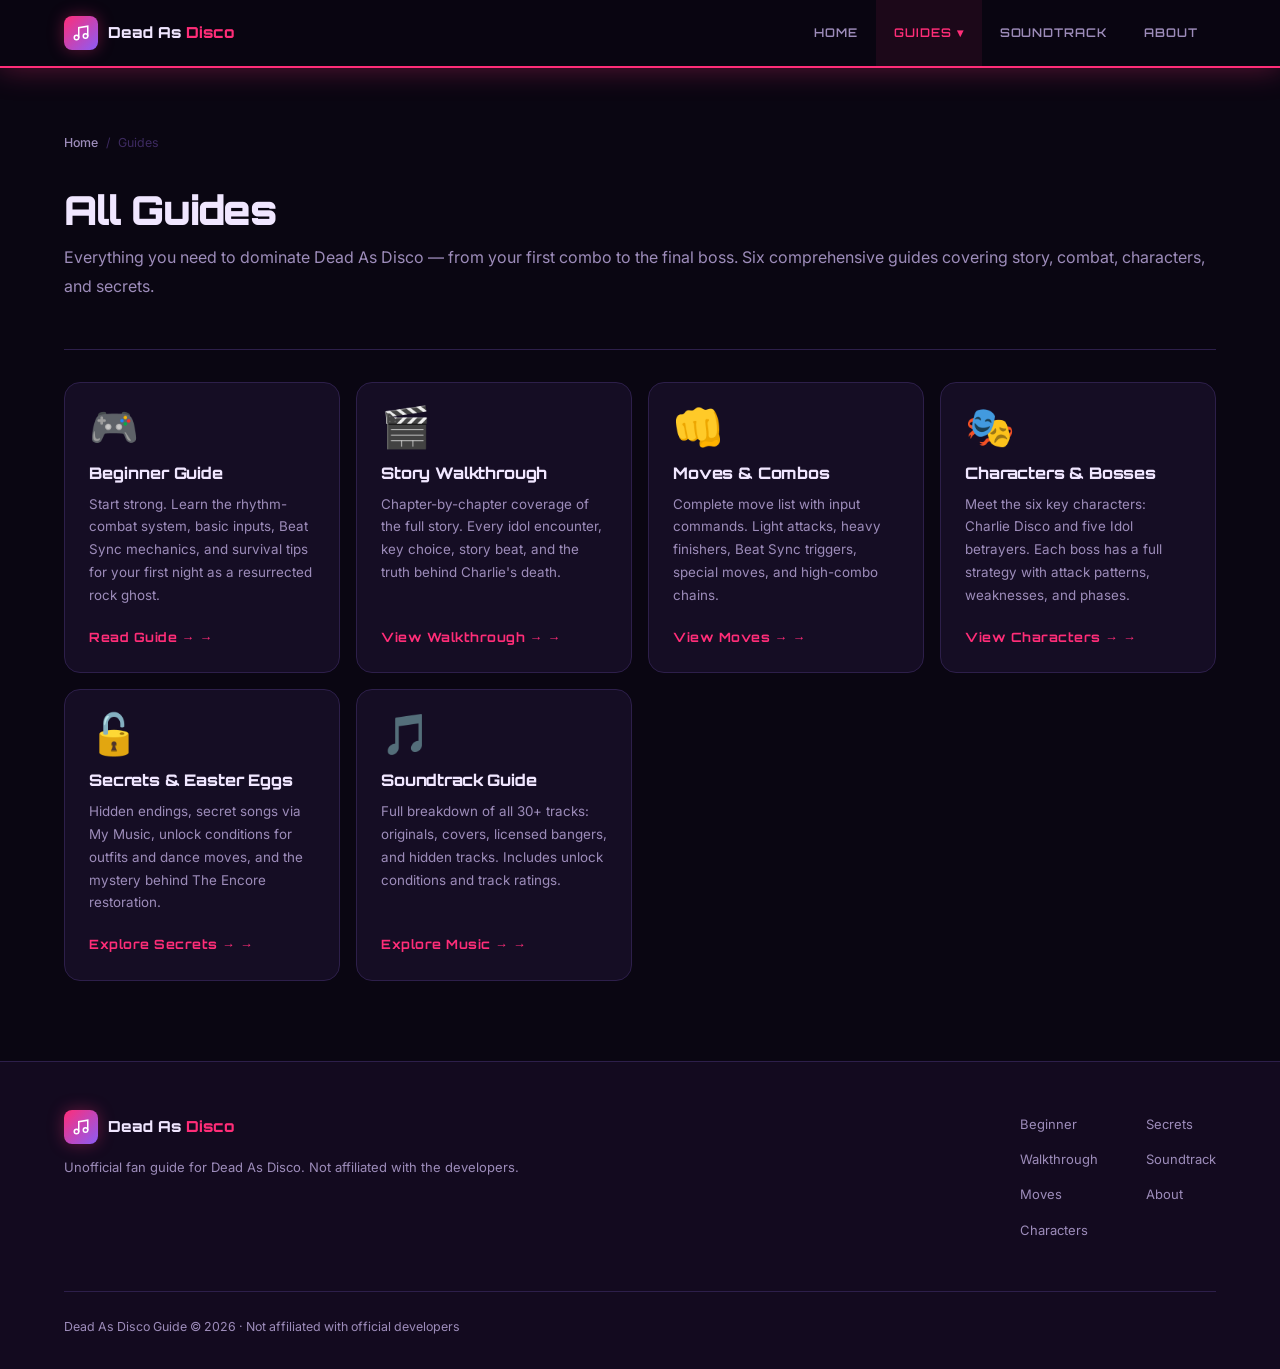
==== pages/guides/index.html @ b584b8ae "Dead As Disco Guide v1.0 — Initial build - Disco Neon theme: #ff2d78 accent, #8b5cf6 purple, #ffd700" ====
<!DOCTYPE html>
<html lang="en">
<head>
  <meta charset="UTF-8">
  <meta name="viewport" content="width=device-width, initial-scale=1.0">
  <title>All Guides — Dead As Disco Guide</title>
  <meta name="description" content="Browse all Dead As Disco guides: beginner tips, story walkthrough, move lists, boss strategies, secrets, and soundtrack info.">
  <link rel="icon" type="image/svg+xml" href="../../favicon.svg">
  <link rel="stylesheet" href="../../css/style.css">
</head>
<body>
  <header class="header">
    <div class="header-inner">
      <a href="../../index.html" class="logo">
        <div class="logo-icon">
          <svg width="18" height="18" viewBox="0 0 24 24" fill="none"><path d="M9 18V5l12-2v13" stroke="#fff" stroke-width="2" stroke-linecap="round"/><circle cx="6" cy="18" r="3" stroke="#fff" stroke-width="2"/><circle cx="18" cy="16" r="3" stroke="#fff" stroke-width="2"/></svg>
        </div>
        <span class="logo-name">Dead As <span>Disco</span></span>
      </a>
      <nav class="nav-desktop">
        <ul>
          <li><a href="../../index.html">Home</a></li>
          <li><a href="index.html" class="active">Guides ▾</a>
            <ul class="dropdown">
              <li><a href="beginner.html">Beginner Guide</a></li>
              <li><a href="walkthrough.html">Story Walkthrough</a></li>
              <li><a href="moves.html">Moves &amp; Combos</a></li>
              <li><a href="characters.html">Characters</a></li>
              <li><a href="secrets.html">Secrets &amp; Easter Eggs</a></li>
            </ul>
          </li>
          <li><a href="../soundtrack.html">Soundtrack</a></li>
          <li><a href="../about.html">About</a></li>
        </ul>
      </nav>
      <button class="hamburger" aria-label="Menu"><span></span><span></span><span></span></button>
    </div>
  </header>

  <main class="main-content">
    <div class="container">
      <div class="breadcrumb">
        <a href="../../index.html">Home</a> <span>/</span> <span>Guides</span>
      </div>

      <div class="tool-page-header">
        <h1 class="tool-page-title">All Guides</h1>
        <p class="lead">Everything you need to dominate Dead As Disco — from your first combo to the final boss. Six comprehensive guides covering story, combat, characters, and secrets.</p>
      </div>

      <div class="guides-grid" style="margin-top:2rem">
        <article class="guide-card">
          <div class="guide-card-icon">🎮</div>
          <h3>Beginner Guide</h3>
          <p>Start strong. Learn the rhythm-combat system, basic inputs, Beat Sync mechanics, and survival tips for your first night as a resurrected rock ghost.</p>
          <a href="beginner.html" class="guide-card-link">Read Guide →</a>
        </article>
        <article class="guide-card">
          <div class="guide-card-icon">🎬</div>
          <h3>Story Walkthrough</h3>
          <p>Chapter-by-chapter coverage of the full story. Every idol encounter, key choice, story beat, and the truth behind Charlie's death.</p>
          <a href="walkthrough.html" class="guide-card-link">View Walkthrough →</a>
        </article>
        <article class="guide-card">
          <div class="guide-card-icon">👊</div>
          <h3>Moves &amp; Combos</h3>
          <p>Complete move list with input commands. Light attacks, heavy finishers, Beat Sync triggers, special moves, and high-combo chains.</p>
          <a href="moves.html" class="guide-card-link">View Moves →</a>
        </article>
        <article class="guide-card">
          <div class="guide-card-icon">🎭</div>
          <h3>Characters &amp; Bosses</h3>
          <p>Meet the six key characters: Charlie Disco and five Idol betrayers. Each boss has a full strategy with attack patterns, weaknesses, and phases.</p>
          <a href="characters.html" class="guide-card-link">View Characters →</a>
        </article>
        <article class="guide-card">
          <div class="guide-card-icon">🔓</div>
          <h3>Secrets &amp; Easter Eggs</h3>
          <p>Hidden endings, secret songs via My Music, unlock conditions for outfits and dance moves, and the mystery behind The Encore restoration.</p>
          <a href="secrets.html" class="guide-card-link">Explore Secrets →</a>
        </article>
        <article class="guide-card">
          <div class="guide-card-icon">🎵</div>
          <h3>Soundtrack Guide</h3>
          <p>Full breakdown of all 30+ tracks: originals, covers, licensed bangers, and hidden tracks. Includes unlock conditions and track ratings.</p>
          <a href="../soundtrack.html" class="guide-card-link">Explore Music →</a>
        </article>
      </div>
    </div>
  </main>

  <footer class="footer">
    <div class="container">
      <div class="footer-top">
        <div class="footer-brand">
          <a href="../../index.html" class="logo">
            <div class="logo-icon">
              <svg width="18" height="18" viewBox="0 0 24 24" fill="none"><path d="M9 18V5l12-2v13" stroke="#fff" stroke-width="2" stroke-linecap="round"/><circle cx="6" cy="18" r="3" stroke="#fff" stroke-width="2"/><circle cx="18" cy="16" r="3" stroke="#fff" stroke-width="2"/></svg>
            </div>
            <span class="logo-name">Dead As <span>Disco</span></span>
          </a>
          <p>Unofficial fan guide for Dead As Disco. Not affiliated with the developers.</p>
        </div>
        <div class="footer-links">
          <div class="footer-col"><ul>
            <li><a href="beginner.html">Beginner</a></li>
            <li><a href="walkthrough.html">Walkthrough</a></li>
            <li><a href="moves.html">Moves</a></li>
            <li><a href="characters.html">Characters</a></li>
          </ul></div>
          <div class="footer-col"><ul>
            <li><a href="secrets.html">Secrets</a></li>
            <li><a href="../soundtrack.html">Soundtrack</a></li>
            <li><a href="../about.html">About</a></li>
          </ul></div>
        </div>
      </div>
      <div class="footer-bottom">
        <span class="footer-copy">Dead As Disco Guide &copy; 2026 &middot; Not affiliated with official developers</span>
      </div>
    </div>
  </footer>
</body>
</html>
---- css/style.css ----
/* ================================================
   DeadAsDisco.net - Official Game Guide
   Disco Neon Theme — v1.0
   ================================================ */

@import url('https://fonts.googleapis.com/css2?family=Orbitron:wght@400;500;600;700;800;900&family=Inter:wght@300;400;500;600;700&family=Bebas+Neue&display=swap');

:root {
  --bg-primary: #0a0612;
  --bg-secondary: #130a1f;
  --bg-card: #150d24;
  --bg-card-hover: #1d1233;
  --accent: #ff2d78;
  --accent-light: #ff6ba8;
  --accent-dark: #cc225f;
  --accent-glow: rgba(255, 45, 120, 0.35);
  --neon-purple: #8b5cf6;
  --neon-purple-light: #a78bfa;
  --disco-gold: #ffd700;
  --disco-gold-dim: #b8960b;
  --text: #f0e6ff;
  --text-muted: #9d8cba;
  --border: #2d1f4a;
  --border-light: #3d2a60;
  --shadow: 0 4px 24px rgba(0, 0, 0, 0.6);
  --shadow-glow: 0 0 30px rgba(255, 45, 120, 0.35);
  --shadow-hover: 0 8px 40px rgba(255, 45, 120, 0.25);
  --radius: 10px;
  --radius-lg: 16px;
  --transition: all 0.3s cubic-bezier(0.16, 1, 0.3, 1);
  --font-heading: 'Orbitron', sans-serif;
  --font-body: 'Inter', sans-serif;
  --font-accent: 'Bebas Neue', sans-serif;
  --container: 1200px;
  --header-height: 68px;
}

*, *::before, *::after { box-sizing: border-box; margin: 0; padding: 0; }
html { scroll-behavior: smooth; font-size: 16px; }
body { font-family: var(--font-body); background-color: var(--bg-primary); color: var(--text); line-height: 1.7; min-height: 100vh; overflow-x: hidden; -webkit-font-smoothing: antialiased; }
a { color: var(--accent); text-decoration: none; transition: var(--transition); }
a:hover { color: var(--accent-light); }
img { max-width: 100%; height: auto; display: block; }
ul, ol { list-style: none; }
h1,h2,h3,h4,h5,h6 { font-family: var(--font-heading); font-weight: 700; line-height: 1.25; color: var(--text); }
p { margin-bottom: 1rem; color: var(--text); }
::selection { background: var(--accent); color: #fff; }

::-webkit-scrollbar { width: 6px; height: 6px; }
::-webkit-scrollbar-track { background: var(--bg-secondary); }
::-webkit-scrollbar-thumb { background: var(--border-light); border-radius: 9999px; }
::-webkit-scrollbar-thumb:hover { background: var(--neon-purple); }

.container { width: 100%; max-width: var(--container); margin: 0 auto; padding: 0 1.5rem; }

.header { position: sticky; top: 0; z-index: 1000; background: rgba(10,6,18,0.95); border-bottom: 2px solid var(--accent); height: var(--header-height); box-shadow: var(--shadow-glow); backdrop-filter: blur(12px); -webkit-backdrop-filter: blur(12px); }
.header-inner { display: flex; align-items: center; justify-content: space-between; height: 100%; max-width: var(--container); margin: 0 auto; padding: 0 1.5rem; }
.logo { display: flex; align-items: center; gap: 0.625rem; font-family: var(--font-heading); font-size: 1.1rem; font-weight: 900; color: var(--text); text-decoration: none; }
.logo:hover { color: var(--text); }
.logo-icon { width: 34px; height: 34px; border-radius: 8px; background: linear-gradient(135deg, var(--accent), var(--neon-purple)); display: flex; align-items: center; justify-content: center; box-shadow: 0 0 16px var(--accent-glow); flex-shrink: 0; }
.logo-name { font-size: 0.95rem; font-weight: 800; }
.logo-name span { color: var(--accent); }

.nav-desktop { display: none; align-items: center; }
@media (min-width: 768px) { .nav-desktop { display: flex; } }
.nav-desktop > ul { display: flex; align-items: center; }
.nav-desktop > ul > li { position: relative; }
.nav-desktop > ul > li > a { display: flex; align-items: center; gap: 5px; padding: 0 1.125rem; height: var(--header-height); color: var(--text-muted); font-family: var(--font-heading); font-size: 0.75rem; font-weight: 600; letter-spacing: 0.08em; text-transform: uppercase; transition: var(--transition); }
.nav-desktop > ul > li > a:hover, .nav-desktop > ul > li > a.active { color: var(--accent); background: rgba(255,45,120,0.08); }
.dropdown { position: absolute; top: 100%; left: 0; background: var(--bg-card); border: 1px solid var(--border); border-radius: var(--radius); min-width: 200px; box-shadow: var(--shadow), var(--shadow-glow); opacity: 0; visibility: hidden; transform: translateY(8px); transition: var(--transition); z-index: 100; padding: 0.5rem 0; }
.nav-desktop > ul > li:hover .dropdown { opacity: 1; visibility: visible; transform: translateY(0); }
.dropdown li a { display: flex; align-items: center; gap: 0.5rem; padding: 0.5rem 1rem; color: var(--text-muted); font-size: 0.8rem; font-weight: 500; border-radius: 6px; transition: var(--transition); }
.dropdown li a:hover { color: var(--accent); background: rgba(255,45,120,0.1); }
.hamburger { display: flex; flex-direction: column; gap: 5px; width: 22px; padding: 0.25rem; cursor: pointer; background: none; border: none; }
.hamburger span { display: block; height: 2px; background: var(--text); border-radius: 2px; transition: var(--transition); }
@media (min-width: 768px) { .hamburger { display: none; } }

.hero { position: relative; min-height: 85vh; display: flex; align-items: center; background: var(--bg-primary); overflow: hidden; padding: 6rem 0 4rem; }
.hero::before { content: ''; position: absolute; inset: 0; background: radial-gradient(ellipse at 20% 50%, rgba(255,45,120,0.15) 0%, transparent 50%), radial-gradient(ellipse at 80% 20%, rgba(139,92,246,0.15) 0%, transparent 50%), radial-gradient(ellipse at 60% 80%, rgba(255,215,0,0.06) 0%, transparent 50%); pointer-events: none; }
.hero-content { position: relative; z-index: 1; max-width: 700px; }
.hero-badge { display: inline-flex; align-items: center; gap: 0.4rem; font-size: 0.7rem; font-weight: 700; letter-spacing: 0.12em; color: var(--disco-gold); background: rgba(255,215,0,0.1); border: 1px solid rgba(255,215,0,0.3); padding: 0.35rem 0.875rem; border-radius: 9999px; text-transform: uppercase; margin-bottom: 1.5rem; }
.hero-title { font-size: clamp(2.2rem, 6vw, 4rem); font-weight: 900; line-height: 1.05; letter-spacing: -0.03em; margin-bottom: 1.5rem; text-shadow: 0 0 40px var(--accent-glow); }
.hero-title .line1 { display: block; color: var(--text); }
.hero-title .line2 { display: block; color: var(--accent); }
.hero-title .line3 { display: block; color: var(--neon-purple); }
.hero-tagline { font-size: 1.0625rem; color: var(--text-muted); line-height: 1.8; margin-bottom: 2.5rem; max-width: 520px; }
.stats-row { display: flex; gap: 2.5rem; flex-wrap: wrap; margin-bottom: 2.5rem; }
.stat-item { display: flex; flex-direction: column; gap: 0.2rem; }
.stat-number { font-family: var(--font-heading); font-size: 1.75rem; font-weight: 900; color: var(--accent); line-height: 1; }
.stat-label { font-size: 0.72rem; color: var(--text-muted); font-weight: 600; letter-spacing: 0.06em; text-transform: uppercase; }
.hero-cta { display: flex; gap: 0.75rem; flex-wrap: wrap; }
.btn { display: inline-flex; align-items: center; gap: 0.4rem; padding: 0.8rem 1.75rem; border-radius: var(--radius); font-size: 0.875rem; font-weight: 700; cursor: pointer; transition: var(--transition); font-family: var(--font-heading); letter-spacing: 0.04em; white-space: nowrap; border: none; }
.btn-primary { background: linear-gradient(135deg, var(--accent), var(--accent-dark)); color: #fff; box-shadow: 0 4px 20px var(--accent-glow); }
.btn-primary:hover { transform: translateY(-3px); box-shadow: 0 8px 30px var(--accent-glow); color: #fff; }
.btn-outline { background: transparent; color: var(--text-muted); border: 1.5px solid var(--border-light); }
.btn-outline:hover { border-color: var(--accent); color: var(--accent); transform: translateY(-3px); }

.main-content { padding: 4rem 0 5rem; }
.section-title { font-size: clamp(1.5rem, 3vw, 2rem); font-weight: 900; letter-spacing: -0.03em; margin-bottom: 2rem; }
.section-title span { color: var(--accent); }

.guides-grid { display: grid; grid-template-columns: repeat(auto-fill, minmax(260px, 1fr)); gap: 1rem; }
.guide-card { background: var(--bg-card); border: 1px solid var(--border); border-radius: var(--radius-lg); padding: 1.5rem; display: flex; flex-direction: column; transition: var(--transition); position: relative; overflow: hidden; }
.guide-card::before { content: ''; position: absolute; top: 0; left: 0; right: 0; height: 3px; background: linear-gradient(90deg, var(--accent), var(--neon-purple)); opacity: 0; transition: opacity 250ms ease; }
.guide-card:hover { border-color: var(--accent); box-shadow: var(--shadow-hover); transform: translateY(-4px); }
.guide-card:hover::before { opacity: 1; }
.guide-card-icon { font-size: 2.5rem; margin-bottom: 1rem; line-height: 1; }
.guide-card h3 { font-size: 1rem; font-weight: 800; margin-bottom: 0.625rem; font-family: var(--font-heading); letter-spacing: -0.01em; }
.guide-card p { font-size: 0.8375rem; color: var(--text-muted); line-height: 1.7; flex: 1; margin-bottom: 1.25rem; }
.guide-card-link { font-size: 0.8rem; font-weight: 700; color: var(--accent); font-family: var(--font-heading); letter-spacing: 0.04em; transition: var(--transition); display: inline-flex; align-items: center; gap: 0.3rem; }
.guide-card-link::after { content: ' \2192'; transition: transform 150ms ease; display: inline-block; }
.guide-card-link:hover::after { transform: translateX(4px); }

.featured-section { background: var(--bg-secondary); border-top: 1px solid var(--border); border-bottom: 1px solid var(--border); padding: 4rem 0; }
.feature-grid { display: grid; grid-template-columns: repeat(auto-fill, minmax(280px, 1fr)); gap: 1rem; }
.feature-card { background: var(--bg-card); border: 1px solid var(--border); border-radius: var(--radius-lg); overflow: hidden; transition: var(--transition); }
.feature-card:hover { border-color: var(--neon-purple); box-shadow: 0 8px 30px rgba(139,92,246,0.2); transform: translateY(-3px); }
.feature-img { width: 100%; height: 160px; object-fit: cover; background: var(--bg-primary); }
.feature-body { padding: 1.125rem 1.25rem; }
.feature-tag { display: inline-block; font-size: 0.65rem; font-weight: 700; color: var(--neon-purple); background: rgba(139,92,246,0.12); border: 1px solid rgba(139,92,246,0.25); padding: 0.2rem 0.6rem; border-radius: 9999px; text-transform: uppercase; letter-spacing: 0.08em; margin-bottom: 0.625rem; }
.feature-card h3 { font-size: 0.9375rem; font-weight: 800; margin-bottom: 0.5rem; }
.feature-card p { font-size: 0.8125rem; color: var(--text-muted); line-height: 1.65; }

.breadcrumb { display: flex; align-items: center; gap: 0.5rem; font-size: 0.775rem; color: var(--text-muted); margin-bottom: 2rem; flex-wrap: wrap; }
.breadcrumb a { color: var(--text-muted); font-weight: 500; }
.breadcrumb a:hover { color: var(--accent); }
.breadcrumb span { color: var(--border-light); }

.tool-page { padding: 3rem 0 4rem; }
.tool-page-header { margin-bottom: 2rem; padding-bottom: 1.5rem; border-bottom: 1px solid var(--border); }
.tool-page-title { font-size: clamp(1.5rem, 4vw, 2.5rem); font-weight: 900; letter-spacing: -0.03em; margin-bottom: 0.5rem; }
.lead { font-size: 1rem; color: var(--text-muted); line-height: 1.8; margin-bottom: 1.5rem; }
.tool-layout { display: grid; grid-template-columns: 1fr 1fr; gap: 1rem; }
@media (max-width: 768px) { .tool-layout { grid-template-columns: 1fr; } }
.tool-panel { display: flex; flex-direction: column; gap: 0.5rem; }
.tool-panel-label { font-size: 0.72rem; font-weight: 700; color: var(--text-muted); text-transform: uppercase; letter-spacing: 0.08em; }
.tool-input { width: 100%; min-height: 200px; padding: 0.875rem 1rem; font-family: 'JetBrains Mono', monospace; font-size: 0.8125rem; line-height: 1.7; background: var(--bg-card); border: 1.5px solid var(--border); border-radius: var(--radius); color: var(--text); resize: vertical; outline: none; transition: border-color 150ms; }
.tool-input:focus { border-color: var(--accent); box-shadow: 0 0 0 3px var(--accent-glow); }
.tool-output { min-height: 200px; padding: 0.875rem 1rem; font-family: 'JetBrains Mono', monospace; font-size: 0.8125rem; line-height: 1.7; background: var(--bg-secondary); border: 1.5px solid var(--border); border-radius: var(--radius); overflow: auto; white-space: pre-wrap; word-break: break-all; color: var(--text); }
.tool-actions { display: flex; gap: 0.5rem; flex-wrap: wrap; margin: 1rem 0; }
.tool-stats { display: flex; gap: 1.5rem; font-size: 0.775rem; color: var(--text-muted); padding: 1rem 0; border-top: 1px solid var(--border); }
.btn--secondary { background: var(--bg-card); border: 1.5px solid var(--border-light); color: var(--text-muted); border-radius: var(--radius); }
.btn--secondary:hover { border-color: var(--accent); color: var(--accent); }
.btn--ghost { background: transparent; color: var(--text-muted); border-radius: var(--radius); }
.btn--ghost:hover { background: var(--bg-card); color: var(--text); }
.btn--sm { padding: 0.4rem 0.875rem; font-size: 0.775rem; border-radius: 8px; }
.btn-group { display: flex; gap: 0.5rem; flex-wrap: wrap; }
.copy-btn { background: none; border: 1px solid var(--border); padding: 0.3rem 0.75rem; font-size: 0.725rem; color: var(--text-muted); border-radius: 6px; cursor: pointer; transition: var(--transition); font-family: inherit; }
.copy-btn:hover { border-color: var(--accent); color: var(--accent); }
.toggle { display: flex; align-items: center; gap: 0.625rem; cursor: pointer; font-size: 0.8125rem; color: var(--text-muted); }
.toggle input { display: none; }
.toggle-track { width: 38px; height: 22px; background: var(--border); border-radius: 9999px; position: relative; transition: background 150ms; }
.toggle input:checked + .toggle-track { background: var(--accent); }
.toggle-thumb { width: 16px; height: 16px; background: #fff; border-radius: 50%; position: absolute; top: 3px; left: 3px; transition: transform 150ms; box-shadow: 0 1px 3px rgba(0,0,0,0.3); }
.toggle input:checked + .toggle-track .toggle-thumb { transform: translateX(16px); }

.faq-section { margin-top: 3rem; }
.faq-title { font-size: 1.125rem; font-weight: 900; margin-bottom: 1rem; }
.faq-item { background: var(--bg-card); border: 1px solid var(--border); border-radius: var(--radius); margin-bottom: 0.5rem; overflow: hidden; transition: border-color 200ms; }
.faq-item.open { border-color: var(--accent); }
.faq-question { display: flex; align-items: center; justify-content: space-between; padding: 1rem 1.25rem; font-size: 0.875rem; font-weight: 600; color: var(--text); background: var(--bg-card); cursor: pointer; border: none; width: 100%; text-align: left; font-family: inherit; transition: var(--transition); }
.faq-question:hover { background: var(--bg-card-hover); }
.faq-answer { padding: 0 1.25rem 1rem; font-size: 0.8375rem; color: var(--text-muted); line-height: 1.8; border-top: 1px solid var(--border); background: var(--bg-secondary); }
.faq-icon { color: var(--accent); font-size: 1.1rem; transition: transform 200ms; font-weight: 700; }
.faq-item.open .faq-icon { transform: rotate(45deg); }

.blog-list { display: grid; grid-template-columns: repeat(auto-fill, minmax(260px, 1fr)); gap: 0.875rem; }
.blog-card { background: var(--bg-card); border: 1px solid var(--border); border-radius: var(--radius-lg); overflow: hidden; transition: var(--transition); display: flex; flex-direction: column; }
.blog-card:hover { border-color: var(--neon-purple); box-shadow: 0 8px 30px rgba(139,92,246,0.18); transform: translateY(-3px); }
.blog-card-img { width: 100%; height: 140px; object-fit: cover; background: var(--bg-primary); }
.blog-card-body { padding: 1.125rem; flex: 1; display: flex; flex-direction: column; }
.blog-card-date { font-size: 0.72rem; color: var(--text-muted); margin-bottom: 0.5rem; font-weight: 600; }
.blog-card-title { font-size: 0.9375rem; font-weight: 700; margin-bottom: 0.5rem; line-height: 1.35; }
.blog-card-excerpt { font-size: 0.8rem; color: var(--text-muted); line-height: 1.7; flex: 1; margin-bottom: 1rem; }
.blog-card-footer { display: flex; justify-content: space-between; align-items: center; padding-top: 0.875rem; border-top: 1px solid var(--border); }
.blog-read-time { font-size: 0.72rem; color: var(--text-muted); }
.blog-card-link { font-size: 0.8rem; font-weight: 700; color: var(--accent); }
.blog-card-link::after { content: ' \2192'; transition: transform 120ms; display: inline-block; }
.blog-card-link:hover::after { transform: translateX(3px); }

.footer { background: var(--bg-secondary); border-top: 1px solid var(--border); padding: 3rem 0 2rem; }
.footer-top { display: flex; gap: 3rem; flex-wrap: wrap; margin-bottom: 2.5rem; }
.footer-brand { flex: 1; min-width: 180px; }
.footer-brand p { font-size: 0.8125rem; color: var(--text-muted); margin-top: 0.75rem; line-height: 1.7; }
.footer-links { display: flex; gap: 3rem; flex-wrap: wrap; }
.footer-col ul { list-style: none; margin: 0; }
.footer-col li { margin-bottom: 0.5rem; }
.footer-col a { font-size: 0.8125rem; color: var(--text-muted); transition: color 120ms; }
.footer-col a:hover { color: var(--accent); }
.footer-bottom { display: flex; justify-content: space-between; align-items: center; padding-top: 1.5rem; border-top: 1px solid var(--border); flex-wrap: wrap; gap: 0.875rem; }
.footer-copy { font-size: 0.775rem; color: var(--text-muted); }
.footer-legal { display: flex; gap: 1.25rem; }
.footer-legal a { font-size: 0.775rem; color: var(--text-muted); }
.footer-legal a:hover { color: var(--accent); }
.social-links { display: flex; gap: 0.75rem; margin-top: 1rem; }
.social-link { width: 34px; height: 34px; border-radius: 8px; background: var(--bg-card); border: 1px solid var(--border); display: flex; align-items: center; justify-content: center; font-size: 0.875rem; color: var(--text-muted); transition: var(--transition); }
.social-link:hover { border-color: var(--accent); color: var(--accent); box-shadow: 0 0 12px var(--accent-glow); }

.toast { position: fixed; bottom: 1.5rem; left: 50%; transform: translateX(-50%) translateY(110px); background: linear-gradient(135deg, var(--accent), #9b3e8e); color: #fff; padding: 0.7rem 1.5rem; border-radius: var(--radius); font-size: 0.875rem; font-weight: 700; box-shadow: 0 8px 24px rgba(255,45,120,0.4); transition: transform 250ms cubic-bezier(0.4,0,0.2,1); z-index: 200; pointer-events: none; }
.toast.show { transform: translateX(-50%) translateY(0); }

.text-accent { color: var(--accent); }
.text-muted { color: var(--text-muted); }
.text-gold { color: var(--disco-gold); }
.mt-2 { margin-top: 2rem; }
.mb-2 { margin-bottom: 2rem; }
.disclaimer { font-size: 0.775rem; color: var(--text-muted); padding: 1rem; background: var(--bg-card); border: 1px solid var(--border); border-radius: var(--radius); line-height: 1.7; }

@media (max-width: 768px) {
  .hero { min-height: 70vh; padding: 4rem 0 3rem; }
  .guides-grid { grid-template-columns: 1fr; }
  .feature-grid { grid-template-columns: 1fr; }
  .blog-list { grid-template-columns: 1fr; }
  .footer-top { flex-direction: column; gap: 2rem; }
  .footer-bottom { flex-direction: column; text-align: center; }
  .hero-cta { flex-direction: column; }
  .stats-row { gap: 1.5rem; }
  .nav-desktop { display: none; }
  .hamburger { display: flex; }
}
@media (max-width: 480px) { .container { padding: 0 1rem; } .header-inner { padding: 0 1rem; } }
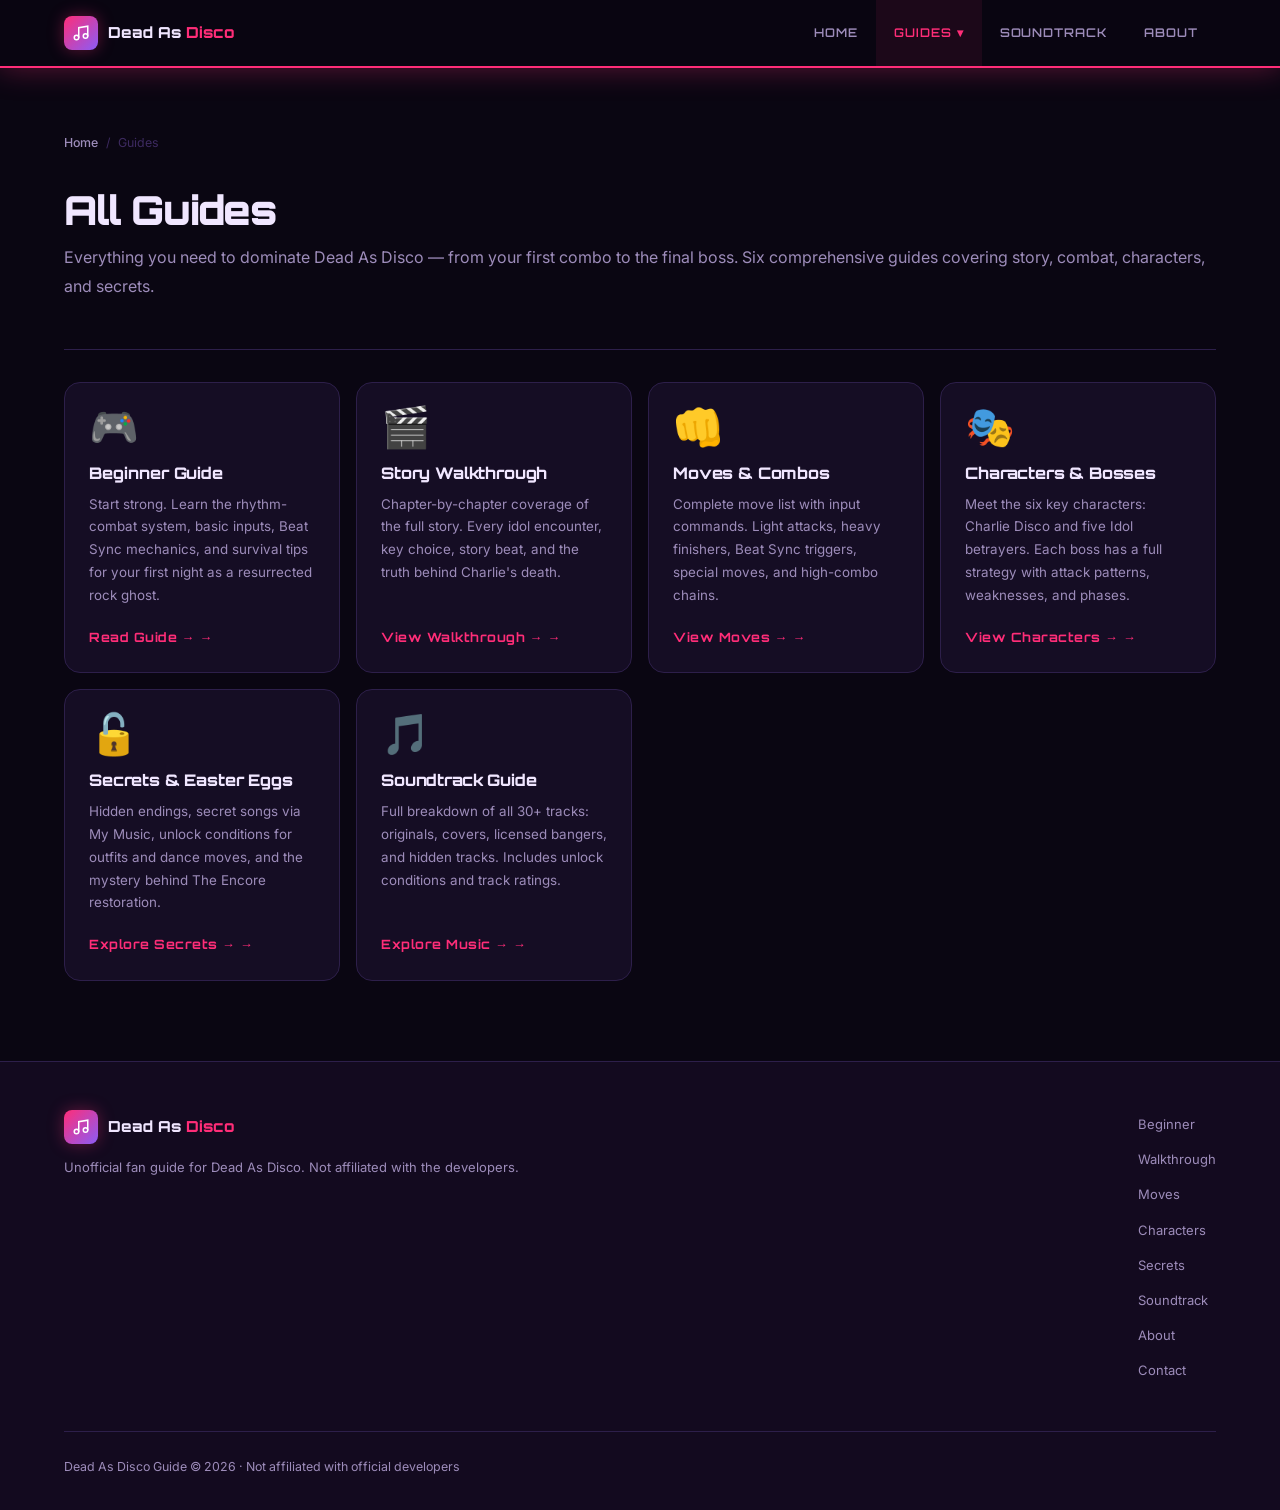
==== commit e2322cf5: "soundtrack.html: music player UI with vinyl disc, prev/next side cards, full track list - Center: vi" ====
--- a/pages/guides/index.html
+++ b/pages/guides/index.html
@@ -107,11 +107,10 @@
             <li><a href="walkthrough.html">Walkthrough</a></li>
             <li><a href="moves.html">Moves</a></li>
             <li><a href="characters.html">Characters</a></li>
-          </ul></div>
-          <div class="footer-col"><ul>
             <li><a href="secrets.html">Secrets</a></li>
             <li><a href="../soundtrack.html">Soundtrack</a></li>
             <li><a href="../about.html">About</a></li>
+            <li><a href="../contact.html">Contact</a></li>
           </ul></div>
         </div>
       </div>
--- a/css/style.css
+++ b/css/style.css
@@ -75,20 +75,33 @@
 .hamburger span { display: block; height: 2px; background: var(--text); border-radius: 2px; transition: var(--transition); }
 @media (min-width: 768px) { .hamburger { display: none; } }
 
-.hero { position: relative; min-height: 85vh; display: flex; align-items: center; background: var(--bg-primary); overflow: hidden; padding: 6rem 0 4rem; }
-.hero::before { content: ''; position: absolute; inset: 0; background: radial-gradient(ellipse at 20% 50%, rgba(255,45,120,0.15) 0%, transparent 50%), radial-gradient(ellipse at 80% 20%, rgba(139,92,246,0.15) 0%, transparent 50%), radial-gradient(ellipse at 60% 80%, rgba(255,215,0,0.06) 0%, transparent 50%); pointer-events: none; }
-.hero-content { position: relative; z-index: 1; max-width: 700px; }
-.hero-badge { display: inline-flex; align-items: center; gap: 0.4rem; font-size: 0.7rem; font-weight: 700; letter-spacing: 0.12em; color: var(--disco-gold); background: rgba(255,215,0,0.1); border: 1px solid rgba(255,215,0,0.3); padding: 0.35rem 0.875rem; border-radius: 9999px; text-transform: uppercase; margin-bottom: 1.5rem; }
-.hero-title { font-size: clamp(2.2rem, 6vw, 4rem); font-weight: 900; line-height: 1.05; letter-spacing: -0.03em; margin-bottom: 1.5rem; text-shadow: 0 0 40px var(--accent-glow); }
+.hero { position: relative; min-height: 560px; display: flex; align-items: center; background: var(--bg-primary); overflow: hidden; padding: 2rem 0; }
+.hero-bg-graphics { position: absolute; inset: 0; pointer-events: none; }
+.hero-circle { position: absolute; border-radius: 50%; opacity: 0.15; }
+.hero-circle.circle-1 { width: 600px; height: 600px; background: radial-gradient(circle, var(--accent) 0%, transparent 70%); top: -200px; right: -100px; }
+.hero-circle.circle-2 { width: 400px; height: 400px; background: radial-gradient(circle, var(--neon-purple) 0%, transparent 70%); bottom: -150px; left: -80px; }
+.hero-circle.circle-3 { width: 300px; height: 300px; background: radial-gradient(circle, var(--disco-gold) 0%, transparent 70%); top: 50%; left: 40%; transform: translate(-50%, -50%); opacity: 0.08; }
+.hero-lines { position: absolute; inset: 0; background: repeating-linear-gradient(90deg, transparent, transparent 80px, rgba(255,45,120,0.03) 80px, rgba(255,45,120,0.03) 81px), repeating-linear-gradient(0deg, transparent, transparent 80px, rgba(139,92,246,0.03) 80px, rgba(139,92,246,0.03) 81px); }
+.hero-content { position: relative; z-index: 1; display: grid; grid-template-columns: 1fr 1.2fr; gap: 4rem; align-items: center; max-width: 1200px; margin: 0 auto; padding: 0 1.5rem; }
+.hero-left { max-width: 520px; }
+.hero-right { display: flex; justify-content: center; align-items: center; }
+.hero-image { width: 100%; max-width: 600px; border-radius: var(--radius-lg); overflow: hidden; box-shadow: 0 20px 60px rgba(0,0,0,0.5), 0 0 40px var(--accent-glow); }
+.hero-image img { width: 100%; height: auto; display: block; }
+.hero-badge { display: inline-flex; align-items: center; gap: 0.4rem; font-size: 0.7rem; font-weight: 700; letter-spacing: 0.12em; color: var(--disco-gold); background: rgba(255,215,0,0.1); border: 1px solid rgba(255,215,0,0.3); padding: 0.35rem 0.875rem; border-radius: 9999px; text-transform: uppercase; margin-bottom: 1.25rem; }
+.hero-title { font-size: clamp(2.25rem, 5vw, 3.5rem); font-weight: 900; line-height: 1.05; letter-spacing: -0.03em; margin-bottom: 1rem; text-shadow: 0 0 60px var(--accent-glow); }
 .hero-title .line1 { display: block; color: var(--text); }
 .hero-title .line2 { display: block; color: var(--accent); }
 .hero-title .line3 { display: block; color: var(--neon-purple); }
-.hero-tagline { font-size: 1.0625rem; color: var(--text-muted); line-height: 1.8; margin-bottom: 2.5rem; max-width: 520px; }
-.stats-row { display: flex; gap: 2.5rem; flex-wrap: wrap; margin-bottom: 2.5rem; }
-.stat-item { display: flex; flex-direction: column; gap: 0.2rem; }
-.stat-number { font-family: var(--font-heading); font-size: 1.75rem; font-weight: 900; color: var(--accent); line-height: 1; }
-.stat-label { font-size: 0.72rem; color: var(--text-muted); font-weight: 600; letter-spacing: 0.06em; text-transform: uppercase; }
-.hero-cta { display: flex; gap: 0.75rem; flex-wrap: wrap; }
+.hero-tagline { font-size: 1rem; color: var(--text-muted); line-height: 1.7; margin-bottom: 1.5rem; max-width: 480px; }
+.stats-row { display: flex; gap: 2rem; flex-wrap: wrap; margin-bottom: 1.75rem; }
+.stat-item { display: flex; flex-direction: column; gap: 0.15rem; }
+.stat-number { font-family: var(--font-heading); font-size: 1.5rem; font-weight: 900; color: var(--accent); line-height: 1; }
+.stat-label { font-size: 0.7rem; color: var(--text-muted); font-weight: 600; letter-spacing: 0.06em; text-transform: uppercase; }
+.hero-cta { display: flex; gap: 0.875rem; flex-wrap: wrap; margin-bottom: 1.5rem; }
+.hero-store-badges { display: flex; gap: 0.875rem; }
+.store-badge { display: inline-flex; align-items: center; gap: 0.5rem; padding: 0.5rem 1rem; background: rgba(255,255,255,0.05); border: 1px solid var(--border); border-radius: var(--radius); font-size: 0.75rem; font-weight: 600; color: var(--text-muted); transition: var(--transition); }
+.store-badge:hover { border-color: var(--accent); color: var(--accent); background: rgba(255,45,120,0.1); }
+.store-badge.epic:hover { border-color: var(--neon-purple); color: var(--neon-purple); background: rgba(139,92,246,0.1); }
 .btn { display: inline-flex; align-items: center; gap: 0.4rem; padding: 0.8rem 1.75rem; border-radius: var(--radius); font-size: 0.875rem; font-weight: 700; cursor: pointer; transition: var(--transition); font-family: var(--font-heading); letter-spacing: 0.04em; white-space: nowrap; border: none; }
 .btn-primary { background: linear-gradient(135deg, var(--accent), var(--accent-dark)); color: #fff; box-shadow: 0 4px 20px var(--accent-glow); }
 .btn-primary:hover { transform: translateY(-3px); box-shadow: 0 8px 30px var(--accent-glow); color: #fff; }
@@ -113,9 +126,10 @@
 
 .featured-section { background: var(--bg-secondary); border-top: 1px solid var(--border); border-bottom: 1px solid var(--border); padding: 4rem 0; }
 .feature-grid { display: grid; grid-template-columns: repeat(auto-fill, minmax(280px, 1fr)); gap: 1rem; }
-.feature-card { background: var(--bg-card); border: 1px solid var(--border); border-radius: var(--radius-lg); overflow: hidden; transition: var(--transition); }
+.feature-card { background: var(--bg-card); border: 1px solid var(--border); border-radius: var(--radius-lg); overflow: hidden; transition: var(--transition); display: block; text-decoration: none; }
 .feature-card:hover { border-color: var(--neon-purple); box-shadow: 0 8px 30px rgba(139,92,246,0.2); transform: translateY(-3px); }
-.feature-img { width: 100%; height: 160px; object-fit: cover; background: var(--bg-primary); }
+.feature-card { cursor: pointer; }
+.feature-img { width: 100%; height: 220px; object-fit: cover; background: var(--bg-primary); }
 .feature-body { padding: 1.125rem 1.25rem; }
 .feature-tag { display: inline-block; font-size: 0.65rem; font-weight: 700; color: var(--neon-purple); background: rgba(139,92,246,0.12); border: 1px solid rgba(139,92,246,0.25); padding: 0.2rem 0.6rem; border-radius: 9999px; text-transform: uppercase; letter-spacing: 0.08em; margin-bottom: 0.625rem; }
 .feature-card h3 { font-size: 0.9375rem; font-weight: 800; margin-bottom: 0.5rem; }
@@ -207,15 +221,432 @@
 .disclaimer { font-size: 0.775rem; color: var(--text-muted); padding: 1rem; background: var(--bg-card); border: 1px solid var(--border); border-radius: var(--radius); line-height: 1.7; }
 
 @media (max-width: 768px) {
-  .hero { min-height: 70vh; padding: 4rem 0 3rem; }
+  .hero { min-height: auto; padding: 2rem 0 2.5rem; }
+  .hero-content { grid-template-columns: 1fr; gap: 2rem; }
+  .hero-right { order: -1; }
+  .hero-image { max-width: 380px; margin: 0 auto; }
+  .hero-left { text-align: center; }
+  .hero-tagline { margin-left: auto; margin-right: auto; }
+  .stats-row { justify-content: center; }
+  .hero-cta { justify-content: center; }
+  .hero-store-badges { justify-content: center; }
   .guides-grid { grid-template-columns: 1fr; }
   .feature-grid { grid-template-columns: 1fr; }
   .blog-list { grid-template-columns: 1fr; }
   .footer-top { flex-direction: column; gap: 2rem; }
   .footer-bottom { flex-direction: column; text-align: center; }
   .hero-cta { flex-direction: column; }
-  .stats-row { gap: 1.5rem; }
+  .stats-row { gap: 1.25rem; }
   .nav-desktop { display: none; }
   .hamburger { display: flex; }
-}
+  .carousel-track { height: 220px; }
+}
+
+/* ============ GUIDE HERO IMAGE ============ */
+.guide-hero {
+  position: relative; width: 100%;
+  border-radius: var(--radius-lg); overflow: hidden;
+  box-shadow: 0 6px 30px rgba(0,0,0,0.5);
+  margin-bottom: 2.5rem; max-height: 360px;
+}
+.guide-hero-img {
+  width: 100%; height: 100%; object-fit: cover;
+  display: block; max-height: 360px;
+}
+.guide-hero-overlay {
+  position: absolute; bottom: 0; left: 0; right: 0;
+  padding: 3rem 2rem 1.75rem;
+  background: linear-gradient(transparent, rgba(10,6,18,0.92) 80%);
+  text-align: left;
+}
+.guide-hero-title {
+  font-family: var(--font-heading); font-size: 1.5rem;
+  font-weight: 900; color: #fff; margin: 0 0 0.5rem;
+  letter-spacing: -0.02em;
+}
+.guide-hero-desc {
+  font-size: 0.875rem; color: rgba(240,230,255,0.85);
+  margin: 0; line-height: 1.5; max-width: 600px;
+}
+
+
+.section-img-wrap { margin: 1.5rem 0; }
+.section-inline-img { width: 100%; max-height: 280px; object-fit: cover; border-radius: var(--radius-md); border: 1px solid var(--border); }
+
+
+/* ============ TRACK CARDS ============ */
+.track-cards { display: grid; grid-template-columns: repeat(auto-fill, minmax(280px, 1fr)); gap: 1.25rem; margin: 1.5rem 0; }
+.track-card {
+  background: var(--bg-card); border: 1px solid var(--border); border-radius: var(--radius-md);
+  padding: 1.25rem; transition: var(--transition); position: relative; overflow: hidden;
+  display: flex; flex-direction: column; gap: 0.625rem;
+}
+.track-card:hover { border-color: var(--accent); box-shadow: 0 4px 16px rgba(255,45,120,0.12); transform: translateY(-2px); }
+.track-card-top { display: flex; align-items: center; justify-content: space-between; gap: 0.75rem; }
+.track-card-num { font-size: 0.7rem; font-weight: 700; color: var(--text-muted); font-family: var(--font-heading); min-width: 24px; }
+.track-card-badge { display: inline-block; font-size: 0.6rem; font-weight: 700; color: var(--neon-purple); background: rgba(139,92,246,0.12); border: 1px solid rgba(139,92,246,0.25); padding: 0.2rem 0.5rem; border-radius: 9999px; text-transform: uppercase; letter-spacing: 0.04em; }
+.track-card-actions { position: absolute; top: 0.875rem; right: 0.875rem; display: flex; gap: 0.375rem; opacity: 0; transition: opacity 200ms; }
+.track-card:hover .track-card-actions { opacity: 1; }
+.track-play-btn-small { width: 28px; height: 28px; border-radius: 50%; background: var(--accent); border: none; display: flex; align-items: center; justify-content: center; cursor: pointer; transition: transform 150ms; }
+.track-play-btn-small:hover { transform: scale(1.1); }
+.track-play-btn-small svg { width: 11px; height: 11px; fill: #fff; }
+.track-title { font-size: 0.9rem; font-weight: 700; color: var(--text); line-height: 1.3; padding-right: 2rem; }
+.track-album { font-size: 0.75rem; color: var(--text-muted); }
+.track-desc { font-size: 0.78rem; color: var(--text-muted); line-height: 1.55; flex: 1; margin-top: 0.25rem; }
+.track-footer { display: flex; align-items: center; justify-content: space-between; margin-top: 0.25rem; }
+.track-duration { font-size: 0.7rem; font-family: var(--font-heading); color: var(--text-muted); }
+.track-yt-link { font-size: 0.65rem; color: var(--accent); font-weight: 600; text-decoration: none; display: flex; align-items: center; gap: 0.25rem; transition: opacity 150ms; }
+.track-yt-link:hover { opacity: 0.75; }
+
+
+/* ============ TRACK CARDS ============ */
+.track-cards { display: grid; grid-template-columns: repeat(auto-fill, minmax(260px, 1fr)); gap: 1rem; margin: 1.5rem 0; }
+.track-card {
+  background: var(--bg-card); border: 1px solid var(--border); border-radius: var(--radius-md);
+  padding: 1rem 1.125rem; transition: var(--transition); position: relative;
+  display: flex; flex-direction: column; gap: 0.5rem;
+}
+.track-card:hover { border-color: var(--accent); box-shadow: 0 4px 16px rgba(255,45,120,0.1); transform: translateY(-2px); }
+.tc-top { display: flex; align-items: center; gap: 0.5rem; flex-wrap: wrap; }
+.tc-num { font-size: 0.65rem; font-weight: 700; color: var(--text-muted); font-family: var(--font-heading); min-width: 22px; }
+.tc-badge { display: inline-block; font-size: 0.6rem; font-weight: 700; color: var(--neon-purple); background: rgba(139,92,246,0.12); border: 1px solid rgba(139,92,246,0.25); padding: 0.15rem 0.45rem; border-radius: 9999px; text-transform: uppercase; letter-spacing: 0.04em; }
+.tc-yt { display: flex; align-items: center; justify-content: center; width: 22px; height: 22px; border-radius: 50%; background: var(--bg-secondary); border: 1px solid var(--border); color: var(--text-muted); transition: all 150ms; text-decoration: none; margin-left: auto; }
+.tc-yt:hover { background: var(--accent); border-color: var(--accent); color: #fff; }
+.tc-title { font-size: 0.875rem; font-weight: 700; color: var(--text); line-height: 1.3; padding-right: 1.5rem; }
+.tc-desc { font-size: 0.775rem; color: var(--text-muted); line-height: 1.55; flex: 1; margin-top: 0.125rem; }
+.tc-footer { display: flex; align-items: center; justify-content: space-between; margin-top: 0.25rem; padding-top: 0.5rem; border-top: 1px solid var(--border); }
+.tc-dur { font-size: 0.7rem; font-family: var(--font-heading); color: var(--text-muted); }
+.tc-dur--my { color: var(--accent); }
+
+/* ============ VINYL RECORD CARDS ============ */
+.track-cards {
+  display: grid;
+  grid-template-columns: repeat(auto-fill, minmax(200px, 1fr));
+  gap: 1.5rem;
+  margin: 1.5rem 0;
+}
+.record-card {
+  background: var(--bg-card);
+  border: 1px solid var(--border);
+  border-radius: var(--radius-lg);
+  padding: 0;
+  transition: var(--transition);
+  overflow: hidden;
+  display: flex;
+  flex-direction: column;
+  cursor: pointer;
+}
+.record-card:hover {
+  border-color: var(--accent);
+  transform: translateY(-3px);
+  box-shadow: 0 8px 24px rgba(255,45,120,0.15);
+}
+.record-disc {
+  position: relative;
+  width: 100%;
+  aspect-ratio: 1;
+  background: #0a0a0a;
+  display: flex;
+  align-items: center;
+  justify-content: center;
+  overflow: hidden;
+}
+.record-disc::before {
+  content: '';
+  position: absolute;
+  inset: 0;
+  background:
+    radial-gradient(circle at center, transparent 30%, rgba(255,255,255,0.03) 31%, rgba(255,255,255,0.03) 32%, transparent 33%, transparent 48%, rgba(255,255,255,0.04) 49%, transparent 50%),
+    repeating-radial-gradient(circle at center, transparent 0, transparent 4px, rgba(255,255,255,0.015) 5px, transparent 6px);
+  pointer-events: none;
+}
+.disc-grooves {
+  position: absolute;
+  inset: 0;
+  border-radius: 50%;
+  background: repeating-radial-gradient(circle at 50% 50%, transparent 0, transparent 8px, rgba(255,255,255,0.02) 9px, transparent 10px);
+  pointer-events: none;
+}
+.disc-center {
+  width: 36%;
+  height: 36%;
+  border-radius: 50%;
+  background: var(--accent, #ff2d78);
+  display: flex;
+  align-items: center;
+  justify-content: center;
+  z-index: 2;
+  position: relative;
+  box-shadow: 0 0 20px rgba(255,45,120,0.4);
+}
+.disc-center::before {
+  content: '';
+  width: 30%;
+  height: 30%;
+  border-radius: 50%;
+  background: #0a0a0a;
+}
+.disc-label {
+  position: absolute;
+  width: 55%;
+  height: 55%;
+  border-radius: 50%;
+  display: flex;
+  align-items: center;
+  justify-content: center;
+  z-index: 1;
+}
+.disc-label-text {
+  font-size: 0.45rem;
+  font-weight: 800;
+  color: rgba(255,255,255,0.6);
+  text-align: center;
+  text-transform: uppercase;
+  letter-spacing: 0.05em;
+  line-height: 1.3;
+  padding: 0.5rem;
+  word-break: break-word;
+}
+.record-card.playing .disc-center {
+  box-shadow: 0 0 0 3px rgba(255,45,120,0.4), 0 0 30px rgba(255,45,120,0.6);
+  animation: disc-pulse 2s ease-in-out infinite;
+}
+@keyframes disc-pulse {
+  0%, 100% { box-shadow: 0 0 0 3px rgba(255,45,120,0.4), 0 0 30px rgba(255,45,120,0.6); }
+  50% { box-shadow: 0 0 0 6px rgba(255,45,120,0.3), 0 0 50px rgba(255,45,120,0.8); }
+}
+.record-play-overlay {
+  position: absolute;
+  inset: 0;
+  display: flex;
+  align-items: center;
+  justify-content: center;
+  background: rgba(0,0,0,0.45);
+  opacity: 0;
+  transition: opacity 200ms;
+  z-index: 3;
+}
+.record-card:hover .record-play-overlay { opacity: 1; }
+.record-play-btn {
+  width: 48px;
+  height: 48px;
+  border-radius: 50%;
+  background: var(--accent, #ff2d78);
+  display: flex;
+  align-items: center;
+  justify-content: center;
+  transform: scale(0.85);
+  transition: transform 150ms;
+}
+.record-play-btn:hover { transform: scale(1); }
+.record-play-btn svg { width: 20px; height: 20px; fill: #fff; }
+.record-info {
+  padding: 0.875rem 1rem 1rem;
+  flex: 1;
+  display: flex;
+  flex-direction: column;
+  gap: 0.25rem;
+}
+.record-num {
+  font-size: 0.65rem; font-weight: 700; color: var(--text-muted);
+  font-family: var(--font-heading);
+}
+.record-title {
+  font-size: 0.85rem; font-weight: 700; color: var(--text); line-height: 1.3;
+}
+.record-album {
+  font-size: 0.72rem; color: var(--neon-purple); font-weight: 600;
+  margin-top: 0.125rem;
+}
+.record-desc {
+  font-size: 0.75rem; color: var(--text-muted); line-height: 1.5; flex: 1; margin-top: 0.25rem;
+}
+.record-footer {
+  display: flex; align-items: center; justify-content: space-between;
+  margin-top: 0.5rem; padding-top: 0.5rem; border-top: 1px solid var(--border);
+}
+.record-dur {
+  font-size: 0.7rem; font-family: var(--font-heading); color: var(--text-muted);
+}
+.record-yt {
+  font-size: 0.65rem; color: var(--accent); font-weight: 600;
+  text-decoration: none; display: flex; align-items: center; gap: 0.2rem;
+}
+.record-yt:hover { opacity: 0.75; }
+
+/* ============ TRACK LIST ============ */
+.track-list { list-style: none; margin: 1.5rem 0; padding: 0; border: 1px solid var(--border); border-radius: var(--radius-md); overflow: hidden; background: var(--bg-card); }
+.track-item { display: flex; align-items: center; justify-content: space-between; padding: 0.875rem 1.25rem; border-bottom: 1px solid var(--border); transition: background 150ms; gap: 1rem; }
+.track-item:last-child { border-bottom: none; }
+.track-item:hover { background: var(--bg-secondary); }
+.track-item--hidden { display: none; }
+.ti-left { display: flex; align-items: center; gap: 0.875rem; flex: 1; min-width: 0; }
+.ti-num { font-size: 0.7rem; font-weight: 700; color: var(--text-muted); font-family: var(--font-heading); min-width: 28px; }
+.ti-meta { display: flex; flex-direction: column; gap: 0.125rem; min-width: 0; }
+.ti-title { font-size: 0.875rem; font-weight: 700; color: var(--text); white-space: nowrap; overflow: hidden; text-overflow: ellipsis; }
+.ti-album { font-size: 0.7rem; color: var(--text-muted); font-weight: 600; }
+.ti-right { display: flex; align-items: center; gap: 0.75rem; flex-shrink: 0; }
+.track-dur { font-size: 0.7rem; font-family: var(--font-heading); color: var(--text-muted); }
+.track-dur--my { color: var(--accent); }
+.ti-yt { display: flex; align-items: center; justify-content: center; width: 24px; height: 24px; border-radius: 50%; background: var(--bg-secondary); border: 1px solid var(--border); color: var(--text-muted); transition: all 150ms; text-decoration: none; }
+.ti-yt:hover { background: var(--accent); border-color: var(--accent); color: #fff; }
+.track-expand-btn { display: block; width: 100%; text-align: center; padding: 0.875rem; margin: 0.75rem 0; font-size: 0.85rem; font-weight: 600; color: var(--text-muted); cursor: pointer; border: 1px dashed var(--border); border-radius: var(--radius-md); transition: all 150ms; background: var(--bg-card); }
+.track-expand-btn:hover { border-color: var(--accent); color: var(--accent); background: var(--bg-secondary); }
+
+/* ============ TRACK LIST (PREMIUM) ============ */
+.t-list { list-style: none; margin: 1.5rem 0; padding: 0; display: flex; flex-direction: column; gap: 0.5rem; }
+.t-row { display: flex; align-items: center; gap: 0.875rem; padding: 0.75rem 1rem; background: var(--bg-card); border: 1px solid var(--border); border-radius: var(--radius-md); transition: all 200ms; cursor: pointer; }
+.t-row:hover { border-color: var(--accent); transform: translateX(3px); box-shadow: 0 2px 12px rgba(255,45,120,0.1); }
+.t-row--hidden { display: none; }
+.t-disc { width: 36px; height: 36px; border-radius: 50%; background: var(--bg-secondary); border: 2px solid var(--border); display: flex; align-items: center; justify-content: center; flex-shrink: 0; transition: border-color 200ms; }
+.t-row:hover .t-disc { border-color: var(--accent); }
+.t-disc-ring { width: 16px; height: 16px; border-radius: 50%; border: 2px solid var(--text-muted); opacity: 0.4; }
+.t-disc-center { display: none; }
+.t-body { display: flex; align-items: center; gap: 0.75rem; flex: 1; min-width: 0; }
+.t-num { font-size: 0.65rem; font-weight: 800; color: var(--text-muted); font-family: var(--font-heading); min-width: 24px; text-align: center; }
+.t-info { display: flex; flex-direction: column; gap: 0.1rem; min-width: 0; }
+.t-title { font-size: 0.85rem; font-weight: 700; color: var(--text); white-space: nowrap; overflow: hidden; text-overflow: ellipsis; }
+.t-album { font-size: 0.68rem; color: var(--text-muted); font-weight: 600; }
+.t-actions { display: flex; align-items: center; gap: 0.5rem; flex-shrink: 0; }
+.dur { font-size: 0.68rem; font-family: var(--font-heading); color: var(--text-muted); }
+.dur--my { color: var(--accent); font-weight: 700; }
+.t-yt { display: flex; align-items: center; justify-content: center; width: 26px; height: 26px; border-radius: 50%; background: var(--bg-secondary); border: 1px solid var(--border); color: var(--text-muted); transition: all 150ms; text-decoration: none; }
+.t-yt:hover { background: var(--accent); border-color: var(--accent); color: #fff; }
+.t-expand { display: block; width: 100%; text-align: center; padding: 0.875rem; font-size: 0.85rem; font-weight: 700; color: var(--text-muted); cursor: pointer; border: 1.5px dashed var(--border); border-radius: var(--radius-md); transition: all 200ms; background: transparent; margin-top: 0.25rem; }
+.t-expand:hover { border-color: var(--accent); color: var(--accent); background: var(--bg-secondary); }
+.info-block { background: var(--bg-card); border: 1px solid var(--border); border-radius: var(--radius-md); padding: 1.5rem; margin: 1rem 0; }
+
+/* ============ VIDEO TRACK PLAYER ============ */
+.vt-tabs { display: flex; flex-direction: column; gap: 0.5rem; margin: 1.5rem 0 1rem; }
+.vt-tab-scroll { display: flex; flex-wrap: wrap; gap: 0.375rem; }
+.vt-tab-btn { padding: 0.375rem 0.75rem; font-size: 0.75rem; font-weight: 600; font-family: var(--font-heading); color: var(--text-muted); background: var(--bg-card); border: 1px solid var(--border); border-radius: 9999px; cursor: pointer; transition: all 150ms; white-space: nowrap; }
+.vt-tab-btn:hover, .vt-tab-btn.active { color: var(--text); background: var(--bg-secondary); border-color: var(--accent); }
+.vt-tab-btn.active { background: var(--accent); color: #fff; border-color: var(--accent); }
+.vt-more-btn { align-self: flex-start; padding: 0.375rem 0.875rem; font-size: 0.75rem; font-weight: 700; color: var(--accent); background: transparent; border: 1.5px dashed var(--accent); border-radius: 9999px; cursor: pointer; transition: all 150ms; }
+.vt-more-btn:hover { background: var(--accent); color: #fff; border-style: solid; }
+.vt-all-tabs { display: flex; flex-wrap: wrap; gap: 0.375rem; margin-top: 0.25rem; }
+.vt-player { margin: 1rem 0; border-radius: var(--radius-lg); overflow: hidden; border: 1px solid var(--border); background: var(--bg-card); }
+.vt-embed { position: relative; padding-bottom: 56.25%; height: 0; background: #000; }
+.vt-embed iframe { position: absolute; top: 0; left: 0; width: 100%; height: 100%; }
+.vt-panel-info { padding: 1rem 1.25rem; display: flex; flex-direction: column; gap: 0.5rem; }
+.vt-panel-title { font-size: 1rem; font-weight: 800; color: var(--text); }
+.vt-panel-meta { display: flex; align-items: center; gap: 0.75rem; }
+.vt-badge { display: inline-block; font-size: 0.65rem; font-weight: 700; color: var(--neon-purple); background: rgba(139,92,246,0.12); border: 1px solid rgba(139,92,246,0.25); padding: 0.15rem 0.5rem; border-radius: 9999px; text-transform: uppercase; letter-spacing: 0.04em; }
+.vt-dur { font-size: 0.72rem; font-family: var(--font-heading); color: var(--text-muted); }
+.vt-dur--my { color: var(--accent); }
+.vt-panel-desc { font-size: 0.825rem; color: var(--text-muted); line-height: 1.6; }
+.vt-yt-link { display: inline-flex; align-items: center; gap: 0.375rem; font-size: 0.75rem; font-weight: 600; color: var(--accent); text-decoration: none; }
+.vt-yt-link:hover { opacity: 0.75; }
+.vt-list { display: flex; flex-direction: column; gap: 0.375rem; margin: 0.75rem 0; }
+.vt-row { display: flex; align-items: center; gap: 0.75rem; padding: 0.6rem 0.875rem; background: var(--bg-card); border: 1px solid var(--border); border-radius: var(--radius-sm); cursor: pointer; transition: all 150ms; }
+.vt-row:hover, .vt-row.vt-row--active { border-color: var(--accent); background: var(--bg-secondary); }
+.vt-row.vt-row--active { border-color: var(--accent); }
+.vt-row--hidden { display: none; }
+.vt-num { font-size: 0.65rem; font-weight: 800; color: var(--text-muted); font-family: var(--font-heading); min-width: 22px; text-align: center; }
+.vt-info { display: flex; flex-direction: column; gap: 0.05rem; flex: 1; min-width: 0; }
+.vt-title { font-size: 0.825rem; font-weight: 700; color: var(--text); white-space: nowrap; overflow: hidden; text-overflow: ellipsis; }
+.vt-album { font-size: 0.68rem; color: var(--text-muted); font-weight: 600; }
+.vt-yt { display: flex; align-items: center; justify-content: center; width: 22px; height: 22px; border-radius: 50%; background: var(--bg-secondary); border: 1px solid var(--border); color: var(--text-muted); transition: all 150ms; text-decoration: none; flex-shrink: 0; }
+.vt-yt:hover { background: var(--accent); border-color: var(--accent); color: #fff; }
+.vt-notice { display: flex; align-items: flex-start; gap: 0.5rem; padding: 0.875rem 1rem; background: rgba(139,92,246,0.08); border: 1px solid rgba(139,92,246,0.2); border-radius: var(--radius-md); font-size: 0.8rem; color: var(--text-muted); margin: 0.75rem 0; }
+.vt-notice code { background: rgba(255,255,255,0.08); padding: 0.1rem 0.35rem; border-radius: 3px; font-size: 0.75rem; }
+
+/* ============ MUSIC PLAYER ============ */
+.mp-wrap { display: flex; align-items: center; justify-content: center; gap: 2rem; margin: 2rem auto; max-width: 860px; }
+.mp-side { display: flex; flex-direction: column; gap: 0.75rem; min-width: 130px; }
+.mp-center { display: flex; flex-direction: column; align-items: center; gap: 1.25rem; flex: 1; max-width: 420px; }
+.mp-disc-wrap { position: relative; width: 200px; height: 200px; }
+.mp-disc-outer { width: 100%; height: 100%; border-radius: 50%; background: #0a0a0a; border: 3px solid #222; display: flex; align-items: center; justify-content: center; box-shadow: 0 8px 32px rgba(0,0,0,0.5); }
+.mp-disc { width: 82%; height: 82%; border-radius: 50%; background: #111; border: 2px solid #333; display: flex; align-items: center; justify-content: center; position: relative; }
+.mp-disc-grooves { position: absolute; inset: 0; border-radius: 50%; background: repeating-radial-gradient(circle at 50% 50%, transparent 0, transparent 5px, rgba(255,255,255,0.03) 6px, transparent 7px); }
+.mp-disc-center { width: 35%; height: 35%; border-radius: 50%; background: var(--accent, #ff2d78); box-shadow: 0 0 16px rgba(255,45,120,0.5); }
+.mp-disc-label { position: absolute; top: -8px; right: -8px; background: var(--bg-card); border: 1px solid var(--border); border-radius: 50%; width: 36px; height: 36px; display: flex; align-items: center; justify-content: center; font-size: 0.6rem; font-weight: 800; color: var(--accent); font-family: var(--font-heading); }
+.mp-info { text-align: center; display: flex; flex-direction: column; align-items: center; gap: 0.375rem; width: 100%; }
+.mp-badge { display: inline-block; font-size: 0.65rem; font-weight: 700; color: var(--neon-purple); background: rgba(139,92,246,0.12); border: 1px solid rgba(139,92,246,0.25); padding: 0.2rem 0.6rem; border-radius: 9999px; text-transform: uppercase; letter-spacing: 0.04em; }
+.mp-title { font-size: 1.4rem; font-weight: 800; color: var(--text); margin: 0; line-height: 1.2; }
+.mp-dur { font-size: 0.8rem; font-family: var(--font-heading); color: var(--text-muted); }
+.mp-desc { font-size: 0.825rem; color: var(--text-muted); line-height: 1.6; margin: 0.25rem 0 0; max-width: 360px; }
+.mp-level { display: inline-flex; align-items: center; gap: 0.375rem; font-size: 0.72rem; color: var(--text-muted); background: var(--bg-secondary); border: 1px solid var(--border); padding: 0.2rem 0.6rem; border-radius: 9999px; margin-top: 0.25rem; }
+.mp-level-icon { font-size: 0.9rem; }
+.mp-actions { display: flex; gap: 0.75rem; }
+.mp-yt-btn { display: inline-flex; align-items: center; gap: 0.5rem; padding: 0.625rem 1.25rem; background: var(--accent); color: #fff; border-radius: 9999px; font-size: 0.8rem; font-weight: 700; text-decoration: none; transition: all 150ms; box-shadow: 0 4px 16px rgba(255,45,120,0.3); }
+.mp-yt-btn:hover { opacity: 0.85; transform: translateY(-1px); }
+.mp-nav { display: flex; align-items: center; gap: 1.25rem; }
+.mp-nav-btn { display: inline-flex; align-items: center; gap: 0.375rem; padding: 0.5rem 1rem; background: var(--bg-card); border: 1px solid var(--border); border-radius: 9999px; font-size: 0.8rem; font-weight: 600; color: var(--text); cursor: pointer; transition: all 150ms; }
+.mp-nav-btn:hover:not(:disabled) { border-color: var(--accent); color: var(--accent); }
+.mp-nav-btn:disabled { opacity: 0.35; cursor: not-allowed; }
+.mp-counter { font-size: 0.75rem; font-family: var(--font-heading); color: var(--text-muted); min-width: 48px; text-align: center; }
+.mp-thumb { background: var(--bg-card); border: 1px solid var(--border); border-radius: var(--radius-md); padding: 0.625rem 0.875rem; cursor: pointer; transition: all 150ms; }
+.mp-thumb:hover { border-color: var(--accent); transform: translateX(-2px); }
+.mp-thumb-num { font-size: 0.6rem; font-weight: 800; color: var(--text-muted); font-family: var(--font-heading); }
+.mp-thumb-title { font-size: 0.78rem; font-weight: 700; color: var(--text); white-space: nowrap; overflow: hidden; text-overflow: ellipsis; max-width: 120px; }
+.mp-thumb-album { font-size: 0.65rem; color: var(--text-muted); font-weight: 600; white-space: nowrap; overflow: hidden; text-overflow: ellipsis; max-width: 120px; margin-top: 0.125rem; }
+/* Track list */
+.mp-tracklist { max-width: 860px; margin: 2rem auto; background: var(--bg-card); border: 1px solid var(--border); border-radius: var(--radius-md); overflow: hidden; }
+.mp-list-header { padding: 0.875rem 1.25rem; font-size: 0.75rem; font-weight: 800; text-transform: uppercase; letter-spacing: 0.08em; color: var(--text-muted); border-bottom: 1px solid var(--border); background: var(--bg-secondary); }
+.mp-list-scroll { max-height: 320px; overflow-y: auto; }
+.mp-list-item { display: flex; align-items: center; gap: 0.75rem; padding: 0.625rem 1.25rem; border-bottom: 1px solid var(--border); cursor: pointer; transition: background 150ms; }
+.mp-list-item:last-child { border-bottom: none; }
+.mp-list-item:hover, .mp-list-item--active { background: var(--bg-secondary); }
+.mp-list-item--active { border-left: 2px solid var(--accent); }
+.mp-list-num { font-size: 0.65rem; font-weight: 800; color: var(--text-muted); font-family: var(--font-heading); min-width: 24px; }
+.mp-list-info { display: flex; flex-direction: column; gap: 0.05rem; flex: 1; min-width: 0; }
+.mp-list-title { font-size: 0.825rem; font-weight: 700; color: var(--text); white-space: nowrap; overflow: hidden; text-overflow: ellipsis; }
+.mp-list-album { font-size: 0.68rem; color: var(--text-muted); font-weight: 600; }
+.mp-list-dur { font-size: 0.7rem; font-family: var(--font-heading); color: var(--text-muted); flex-shrink: 0; }
+.vt-notice { display: flex; align-items: flex-start; gap: 0.5rem; padding: 0.875rem 1rem; background: rgba(139,92,246,0.08); border: 1px solid rgba(139,92,246,0.2); border-radius: var(--radius-md); font-size: 0.8rem; color: var(--text-muted); margin: 0.75rem auto; max-width: 860px; }
+.vt-notice code { background: rgba(255,255,255,0.08); padding: 0.1rem 0.35rem; border-radius: 3px; font-size: 0.75rem; }
+.info-block { background: var(--bg-card); border: 1px solid var(--border); border-radius: var(--radius-md); padding: 1.5rem; margin: 1rem 0 2rem; max-width: 860px; }
 @media (max-width: 480px) { .container { padding: 0 1rem; } .header-inner { padding: 0 1rem; } }
+
+/* ============ CAROUSEL ============ */
+.hero-carousel {
+  position: relative; width: 100%;
+  border-radius: var(--radius-lg); overflow: hidden;
+  box-shadow: 0 8px 40px rgba(0,0,0,0.5);
+  margin: 0 auto; max-width: 1120px;
+  background: var(--bg-primary);
+}
+.carousel-track { position: relative; height: 320px; overflow: hidden; }
+.carousel-slide {
+  position: absolute; inset: 0;
+  opacity: 0; transition: opacity 500ms ease;
+  display: flex; align-items: center; justify-content: center;
+}
+.carousel-slide.active { opacity: 1; }
+.carousel-img {
+  width: 100%; height: 100%; object-fit: cover;
+  display: block;
+}
+.carousel-caption {
+  position: absolute; bottom: 0; left: 0; right: 0;
+  padding: 2rem 2.5rem 1.75rem;
+  background: linear-gradient(transparent, rgba(10,6,18,0.95) 80%);
+  text-align: left;
+}
+.carousel-caption h2 {
+  font-size: 1.25rem; font-weight: 900; margin-bottom: 0.375rem;
+  color: #fff; letter-spacing: -0.02em;
+}
+.carousel-caption p { font-size: 0.8375rem; color: rgba(240,230,255,0.85); margin: 0; line-height: 1.5; }
+.carousel-btn {
+  position: absolute; top: 50%; transform: translateY(-50%);
+  background: rgba(255,45,120,0.8); color: #fff; border: none;
+  width: 40px; height: 40px; border-radius: 50%;
+  font-size: 1.25rem; cursor: pointer; transition: all 200ms ease;
+  display: flex; align-items: center; justify-content: center;
+  z-index: 10;
+}
+.carousel-btn:hover { background: var(--accent); transform: translateY(-50%) scale(1.1); }
+.carousel-btn.prev { left: 1rem; }
+.carousel-btn.next { right: 1rem; }
+.carousel-dots {
+  position: absolute; bottom: 1rem; left: 50%; transform: translateX(-50%);
+  display: flex; gap: 0.5rem; z-index: 10;
+}
+.dot {
+  width: 8px; height: 8px; border-radius: 50%;
+  background: rgba(255,255,255,0.35); cursor: pointer;
+  transition: all 200ms ease;
+}
+.dot.active { background: var(--accent); transform: scale(1.3); }
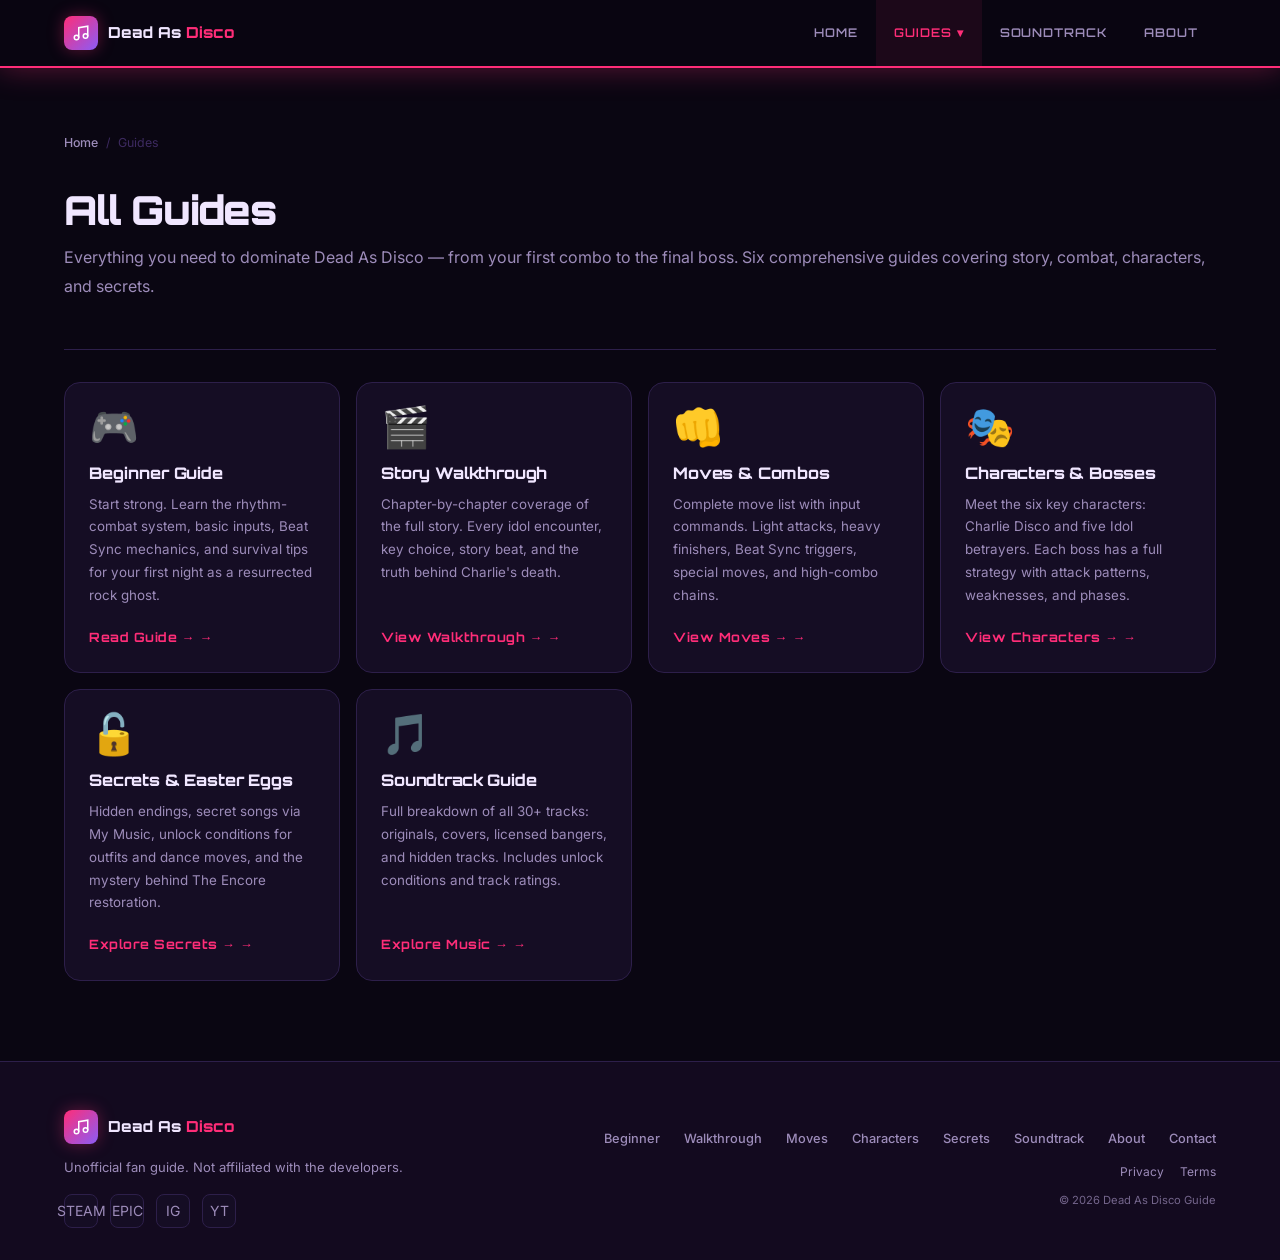
==== commit 5a084fdd: "Apply unified simplified footer across all pages - Consistent footer layout: logo + social links on " ====
--- a/pages/guides/index.html
+++ b/pages/guides/index.html
@@ -91,31 +91,39 @@
 
   <footer class="footer">
     <div class="container">
-      <div class="footer-top">
-        <div class="footer-brand">
+      <div style="display:flex;justify-content:space-between;align-items:center;flex-wrap:wrap;gap:1.5rem;">
+        <div class="footer-brand" style="flex:1;min-width:200px;">
           <a href="../../index.html" class="logo">
             <div class="logo-icon">
               <svg width="18" height="18" viewBox="0 0 24 24" fill="none"><path d="M9 18V5l12-2v13" stroke="#fff" stroke-width="2" stroke-linecap="round"/><circle cx="6" cy="18" r="3" stroke="#fff" stroke-width="2"/><circle cx="18" cy="16" r="3" stroke="#fff" stroke-width="2"/></svg>
             </div>
             <span class="logo-name">Dead As <span>Disco</span></span>
           </a>
-          <p>Unofficial fan guide for Dead As Disco. Not affiliated with the developers.</p>
+          <p style="margin-top:0.75rem;">Unofficial fan guide. Not affiliated with the developers.</p>
+          <div class="social-links" style="margin-top:0.5rem;">
+            <a href="https://store.steampowered.com/app/3404260" target="_blank" rel="noopener" class="social-link" title="Steam">STEAM</a>
+            <a href="https://store.epicgames.com/p/dead-as-disco-de4d9d" target="_blank" rel="noopener" class="social-link" title="Epic">EPIC</a>
+            <a href="https://instagram.com/deadasdiscogame" target="_blank" rel="noopener" class="social-link" title="Instagram">IG</a>
+            <a href="https://www.youtube.com/@DeadAsDiscoGame" target="_blank" rel="noopener" class="social-link" title="YouTube">YT</a>
+          </div>
         </div>
-        <div class="footer-links">
-          <div class="footer-col"><ul>
-            <li><a href="beginner.html">Beginner</a></li>
-            <li><a href="walkthrough.html">Walkthrough</a></li>
-            <li><a href="moves.html">Moves</a></li>
-            <li><a href="characters.html">Characters</a></li>
-            <li><a href="secrets.html">Secrets</a></li>
-            <li><a href="../soundtrack.html">Soundtrack</a></li>
-            <li><a href="../about.html">About</a></li>
-            <li><a href="../contact.html">Contact</a></li>
-          </ul></div>
+        <div style="display:flex;flex-direction:column;align-items:flex-end;gap:0.5rem;text-align:right;">
+          <div style="display:flex;gap:1.5rem;">
+            <a href="beginner.html" style="color:var(--text-muted);font-size:0.8rem;font-weight:500;transition:color 200ms;" onmouseover="this.style.color='var(--accent)'" onmouseout="this.style.color='var(--text-muted)'">Beginner</a>
+            <a href="walkthrough.html" style="color:var(--text-muted);font-size:0.8rem;font-weight:500;transition:color 200ms;" onmouseover="this.style.color='var(--accent)'" onmouseout="this.style.color='var(--text-muted)'">Walkthrough</a>
+            <a href="moves.html" style="color:var(--text-muted);font-size:0.8rem;font-weight:500;transition:color 200ms;" onmouseover="this.style.color='var(--accent)'" onmouseout="this.style.color='var(--text-muted)'">Moves</a>
+            <a href="characters.html" style="color:var(--text-muted);font-size:0.8rem;font-weight:500;transition:color 200ms;" onmouseover="this.style.color='var(--accent)'" onmouseout="this.style.color='var(--text-muted)'">Characters</a>
+            <a href="secrets.html" style="color:var(--text-muted);font-size:0.8rem;font-weight:500;transition:color 200ms;" onmouseover="this.style.color='var(--accent)'" onmouseout="this.style.color='var(--text-muted)'">Secrets</a>
+            <a href="../soundtrack.html" style="color:var(--text-muted);font-size:0.8rem;font-weight:500;transition:color 200ms;" onmouseover="this.style.color='var(--accent)'" onmouseout="this.style.color='var(--text-muted)'">Soundtrack</a>
+            <a href="../about.html" style="color:var(--text-muted);font-size:0.8rem;font-weight:500;transition:color 200ms;" onmouseover="this.style.color='var(--accent)'" onmouseout="this.style.color='var(--text-muted)'">About</a>
+            <a href="../contact.html" style="color:var(--text-muted);font-size:0.8rem;font-weight:500;transition:color 200ms;" onmouseover="this.style.color='var(--accent)'" onmouseout="this.style.color='var(--text-muted)'">Contact</a>
+          </div>
+          <div style="display:flex;gap:1rem;margin-top:0.25rem;">
+            <a href="../privacy.html" style="color:var(--text-muted);font-size:0.75rem;transition:color 200ms;" onmouseover="this.style.color='var(--accent)'" onmouseout="this.style.color='var(--text-muted)'">Privacy</a>
+            <a href="../terms.html" style="color:var(--text-muted);font-size:0.75rem;transition:color 200ms;" onmouseover="this.style.color='var(--accent)'" onmouseout="this.style.color='var(--text-muted)'">Terms</a>
+          </div>
+          <span style="color:var(--text-muted);font-size:0.7rem;opacity:0.7;">© 2026 Dead As Disco Guide</span>
         </div>
-      </div>
-      <div class="footer-bottom">
-        <span class="footer-copy">Dead As Disco Guide &copy; 2026 &middot; Not affiliated with official developers</span>
       </div>
     </div>
   </footer>
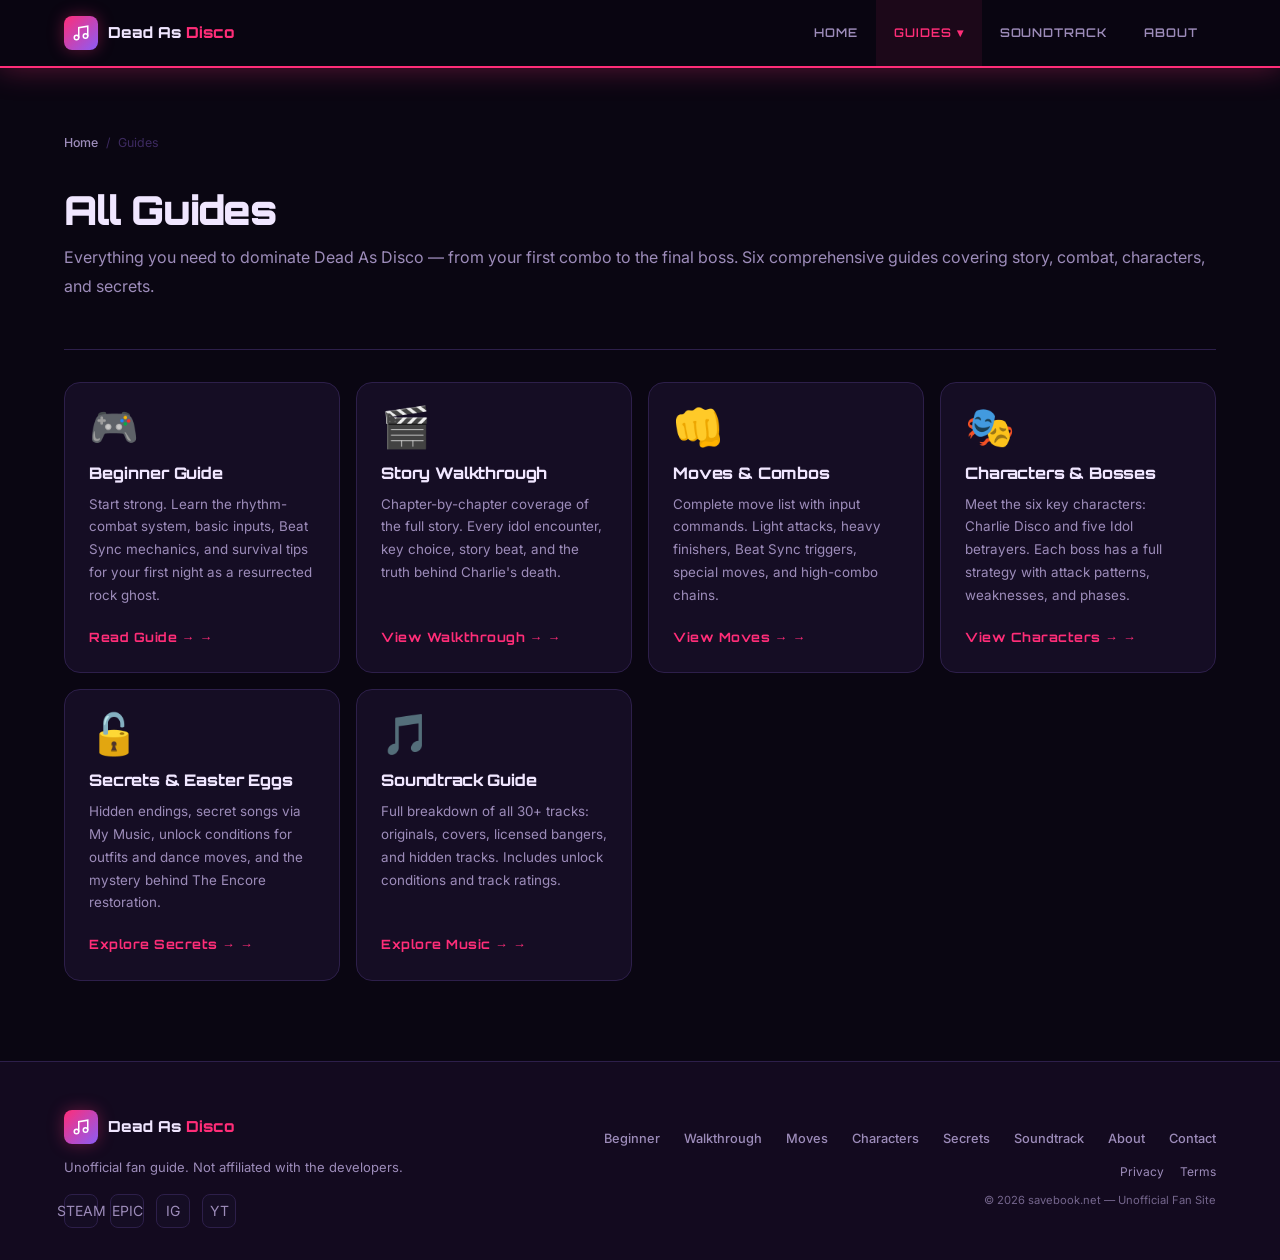
==== commit c24fd7de: "footer:统一为 © 2026 savebook.net — Unofficial Fan Site" ====
--- a/pages/guides/index.html
+++ b/pages/guides/index.html
@@ -122,10 +122,12 @@
             <a href="../privacy.html" style="color:var(--text-muted);font-size:0.75rem;transition:color 200ms;" onmouseover="this.style.color='var(--accent)'" onmouseout="this.style.color='var(--text-muted)'">Privacy</a>
             <a href="../terms.html" style="color:var(--text-muted);font-size:0.75rem;transition:color 200ms;" onmouseover="this.style.color='var(--accent)'" onmouseout="this.style.color='var(--text-muted)'">Terms</a>
           </div>
-          <span style="color:var(--text-muted);font-size:0.7rem;opacity:0.7;">© 2026 Dead As Disco Guide</span>
+          <span style="color:var(--text-muted);font-size:0.7rem;opacity:0.7;">© 2026 savebook.net — Unofficial Fan Site</span>
         </div>
       </div>
     </div>
   </footer>
+  <script async src="https://pagead2.googlesyndication.com/pagead/js/adsbygoogle.js?client=ca-pub-9420599375364457"
+     crossorigin="anonymous"></script>
 </body>
 </html>
